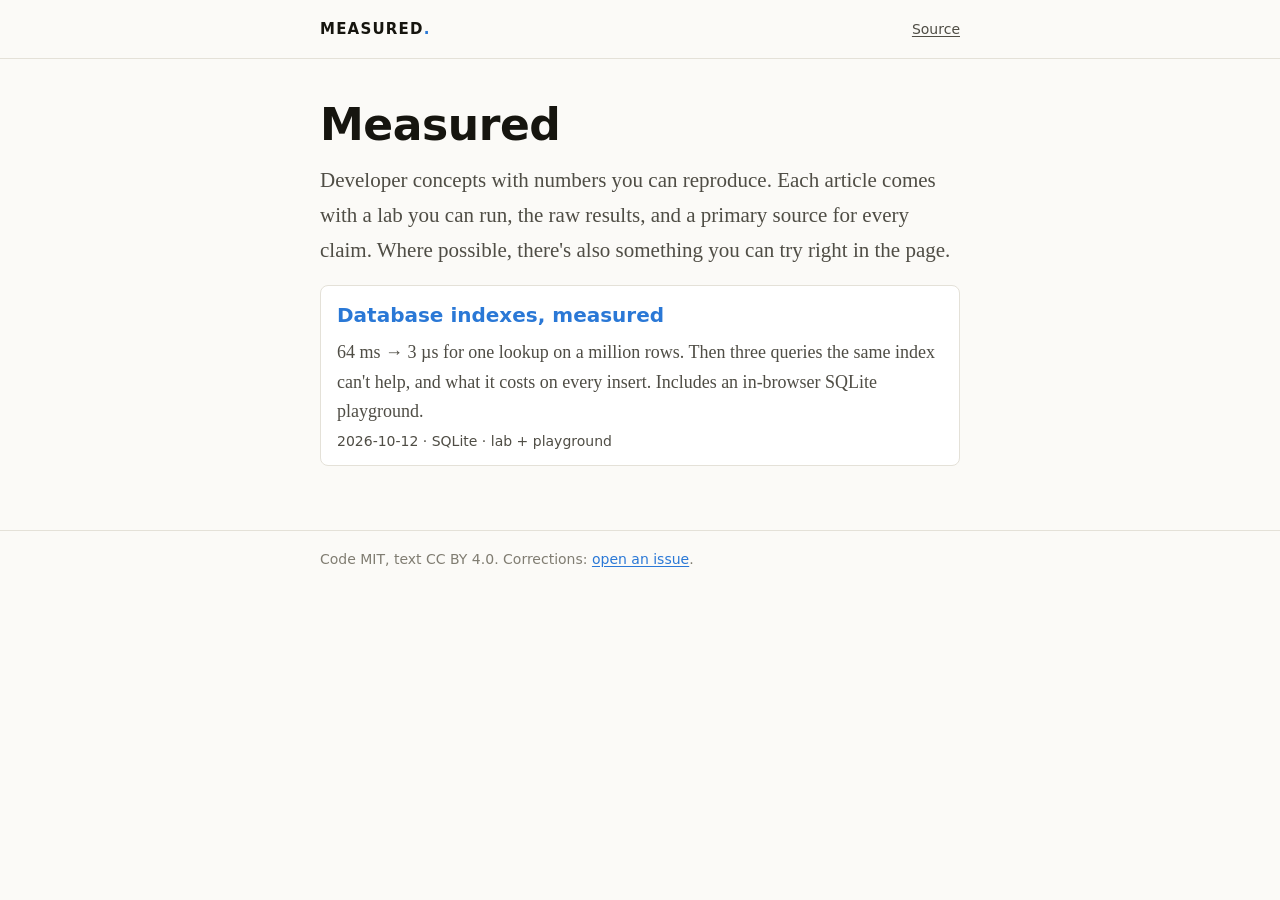
==== index.html @ 4f4775af "feat: Measured site with article 1, database indexes measured Static site (no build step): home page" ====
<!doctype html>
<html lang="en">
<head>
<meta charset="utf-8">
<meta name="viewport" content="width=device-width, initial-scale=1">
<title>Measured</title>
<meta name="description" content="Developer concepts explained with real measurements: a lab you can run, the numbers it produced, and primary sources for every claim.">
<link rel="canonical" href="https://tuhuudev.github.io/measured/">
<link rel="stylesheet" href="assets/site.css">
</head>
<body>
<header class="site"><div class="wrap">
  <a class="brand" href="./">Measured<span>.</span></a>
  <nav class="site"><a href="https://github.com/tuhuudev/measured">Source</a></nav>
</div></header>
<main class="wrap">
  <h1>Measured</h1>
  <p class="dek">Developer concepts with numbers you can reproduce. Each article comes with a lab you can run, the raw results, and a primary source for every claim. Where possible, there's also something you can try right in the page.</p>
  <ul class="cards">
    <li>
      <a href="indexes/">Database indexes, measured</a>
      <p>64 ms → 3 µs for one lookup on a million rows. Then three queries the same index can't help, and what it costs on every insert. Includes an in-browser SQLite playground.</p>
      <p class="meta">2026-10-12 · SQLite · lab + playground</p>
    </li>
  </ul>
</main>
<footer class="site"><div class="wrap">Code MIT, text CC BY 4.0. Corrections: <a href="https://github.com/tuhuudev/measured/issues">open an issue</a>.</div></footer>
</body>
</html>
---- assets/site.css ----
:root {
  color-scheme: light;
  --bg: #fbfaf7;
  --surface: #ffffff;
  --ink: #16150f;
  --ink-2: #4f4d45;
  --ink-3: #807d72;
  --rule: #e4e1d8;
  --accent: #2a78d6;
  --scan: #eb6834;
  --search: #2a78d6;
  --code-bg: #f2f0ea;
  --max: 42rem;
}
@media (prefers-color-scheme: dark) {
  :root:not([data-theme="light"]) {
    color-scheme: dark;
    --bg: #141412;
    --surface: #1c1c1a;
    --ink: #f0efec;
    --ink-2: #c3c2b7;
    --ink-3: #8f8d84;
    --rule: #33322e;
    --accent: #5598e7;
    --scan: #d95926;
    --search: #3987e5;
    --code-bg: #24241f;
  }
}
:root[data-theme="dark"] {
  color-scheme: dark;
  --bg: #141412;
  --surface: #1c1c1a;
  --ink: #f0efec;
  --ink-2: #c3c2b7;
  --ink-3: #8f8d84;
  --rule: #33322e;
  --accent: #5598e7;
  --scan: #d95926;
  --search: #3987e5;
  --code-bg: #24241f;
}

* { box-sizing: border-box; }
html { -webkit-text-size-adjust: 100%; }
body {
  margin: 0;
  background: var(--bg);
  color: var(--ink);
  font: 18px/1.65 Charter, "Bitstream Charter", "Sitka Text", Cambria, Georgia, serif;
}
.wrap { max-width: var(--max); margin: 0 auto; padding: 0 16px; }
.wide { max-width: 52rem; margin: 0 auto; padding: 0 16px; }

header.site { border-bottom: 1px solid var(--rule); }
header.site .wrap { display: flex; align-items: baseline; justify-content: space-between; padding-top: 14px; padding-bottom: 14px; }
.brand { font: 700 15px/1 ui-sans-serif, system-ui, sans-serif; letter-spacing: .08em; text-transform: uppercase; color: var(--ink); text-decoration: none; }
.brand span { color: var(--accent); }
nav.site a { font: 14px ui-sans-serif, system-ui, sans-serif; color: var(--ink-2); margin-left: 16px; }

h1, h2, h3 { font-family: ui-sans-serif, system-ui, -apple-system, "Segoe UI", sans-serif; line-height: 1.2; letter-spacing: -.01em; }
h1 { font-size: clamp(30px, 6vw, 44px); margin: 40px 0 12px; }
h2 { font-size: 26px; margin: 56px 0 8px; padding-top: 8px; border-top: 1px solid var(--rule); }
h3 { font-size: 19px; margin: 32px 0 4px; }
.dek { font-size: 21px; color: var(--ink-2); margin: 0 0 16px; }
.meta { font: 14px ui-sans-serif, system-ui, sans-serif; color: var(--ink-3); }
a { color: var(--accent); text-underline-offset: 2px; }
p, li { color: var(--ink); }
small, .note { color: var(--ink-3); font-size: 15px; }

code, pre, .mono { font-family: ui-monospace, "Cascadia Code", Consolas, "SF Mono", monospace; font-size: .86em; }
code { background: var(--code-bg); padding: 1px 5px; border-radius: 4px; }
pre { background: var(--code-bg); padding: 12px 14px; border-radius: 6px; overflow-x: auto; line-height: 1.5; }
pre code { background: none; padding: 0; }

.hero { display: grid; grid-template-columns: 1fr 1fr; gap: 12px; margin: 28px 0 8px; }
.stat { background: var(--surface); border: 1px solid var(--rule); border-radius: 8px; padding: 14px 16px; }
.stat .k { font: 13px ui-sans-serif, system-ui, sans-serif; color: var(--ink-3); text-transform: uppercase; letter-spacing: .06em; }
.stat .v { font: 700 34px/1.1 ui-sans-serif, system-ui, sans-serif; margin-top: 4px; }
.stat .p { font-size: 13px; margin-top: 6px; }
.stat.scan .v { color: var(--ink); } .stat.scan { border-top: 4px solid var(--scan); }
.stat.search .v { color: var(--ink); } .stat.search { border-top: 4px solid var(--search); }

.plan { font-family: ui-monospace, "Cascadia Code", Consolas, monospace; font-size: 14px; }
.tag { display: inline-block; font: 700 12px/1 ui-monospace, Consolas, monospace; padding: 3px 6px; border-radius: 4px; color: #fff; margin-right: 6px; vertical-align: 1px; }
.tag.scan { background: var(--scan); }
.tag.search { background: var(--search); }

table { border-collapse: collapse; width: 100%; font: 15px/1.45 ui-sans-serif, system-ui, sans-serif; margin: 12px 0; }
th, td { text-align: left; padding: 7px 8px; border-bottom: 1px solid var(--rule); vertical-align: top; }
th { color: var(--ink-2); font-weight: 600; }
td.num, th.num { text-align: right; font-variant-numeric: tabular-nums; white-space: nowrap; }
.table-scroll { overflow-x: auto; }

figure { margin: 24px 0; }
figcaption { font: 14px/1.5 ui-sans-serif, system-ui, sans-serif; color: var(--ink-3); margin-top: 8px; }
.chart { background: var(--surface); border: 1px solid var(--rule); border-radius: 8px; padding: 12px; position: relative; }
.chart svg { display: block; width: 100%; height: auto; overflow: visible; }
.chart text { font: 12px ui-sans-serif, system-ui, sans-serif; fill: var(--ink-2); }
.chart .lbl { fill: var(--ink); font-size: 13px; }
.chart .grid { stroke: var(--rule); stroke-width: 1; }
.legend { display: flex; gap: 16px; font: 13px ui-sans-serif, system-ui, sans-serif; color: var(--ink-2); margin-bottom: 6px; flex-wrap: wrap; }
.legend i { display: inline-block; width: 10px; height: 10px; border-radius: 50%; margin-right: 6px; vertical-align: -1px; }
.tip { position: absolute; pointer-events: none; background: var(--ink); color: var(--bg); font: 13px/1.4 ui-sans-serif, system-ui, sans-serif; padding: 6px 8px; border-radius: 6px; max-width: 280px; opacity: 0; transition: opacity .1s; z-index: 2; }

.callout { border-left: 4px solid var(--accent); background: var(--surface); padding: 10px 14px; margin: 20px 0; border-radius: 0 6px 6px 0; }
.rules li { margin-bottom: 8px; }

/* playground */
.pg { background: var(--surface); border: 1px solid var(--rule); border-radius: 10px; padding: 16px; margin: 20px 0; font: 15px/1.5 ui-sans-serif, system-ui, sans-serif; }
.pg h3 { margin-top: 0; }
.pg .row { display: flex; flex-wrap: wrap; gap: 8px 16px; align-items: center; margin: 10px 0; }
.pg label { color: var(--ink-2); cursor: pointer; }
.pg select, .pg textarea { width: 100%; font: 14px ui-monospace, Consolas, monospace; background: var(--bg); color: var(--ink); border: 1px solid var(--rule); border-radius: 6px; padding: 8px; }
.pg textarea { min-height: 56px; resize: vertical; }
.pg button { font: 600 14px ui-sans-serif, system-ui, sans-serif; background: var(--accent); color: #fff; border: 0; border-radius: 6px; padding: 8px 14px; cursor: pointer; }
.pg button.secondary { background: transparent; color: var(--accent); border: 1px solid var(--accent); }
.pg button:disabled { opacity: .5; cursor: default; }
.pg .out { background: var(--bg); border: 1px solid var(--rule); border-radius: 6px; padding: 10px 12px; min-height: 64px; margin-top: 10px; }
.pg .time { font: 700 22px ui-sans-serif, system-ui, sans-serif; margin-top: 6px; }
.pg .status { color: var(--ink-3); font-size: 14px; }

.cards { list-style: none; padding: 0; }
.cards li { background: var(--surface); border: 1px solid var(--rule); border-radius: 8px; padding: 16px; margin: 12px 0; }
.cards a { font: 700 20px/1.3 ui-sans-serif, system-ui, sans-serif; text-decoration: none; }
.cards p { margin: 6px 0 0; color: var(--ink-2); }

footer.site { border-top: 1px solid var(--rule); margin-top: 64px; padding: 20px 0 40px; font: 14px ui-sans-serif, system-ui, sans-serif; color: var(--ink-3); }

@media (max-width: 560px) {
  body { font-size: 17px; }
  .hero { grid-template-columns: 1fr; }
  .stat .v { font-size: 28px; }
}
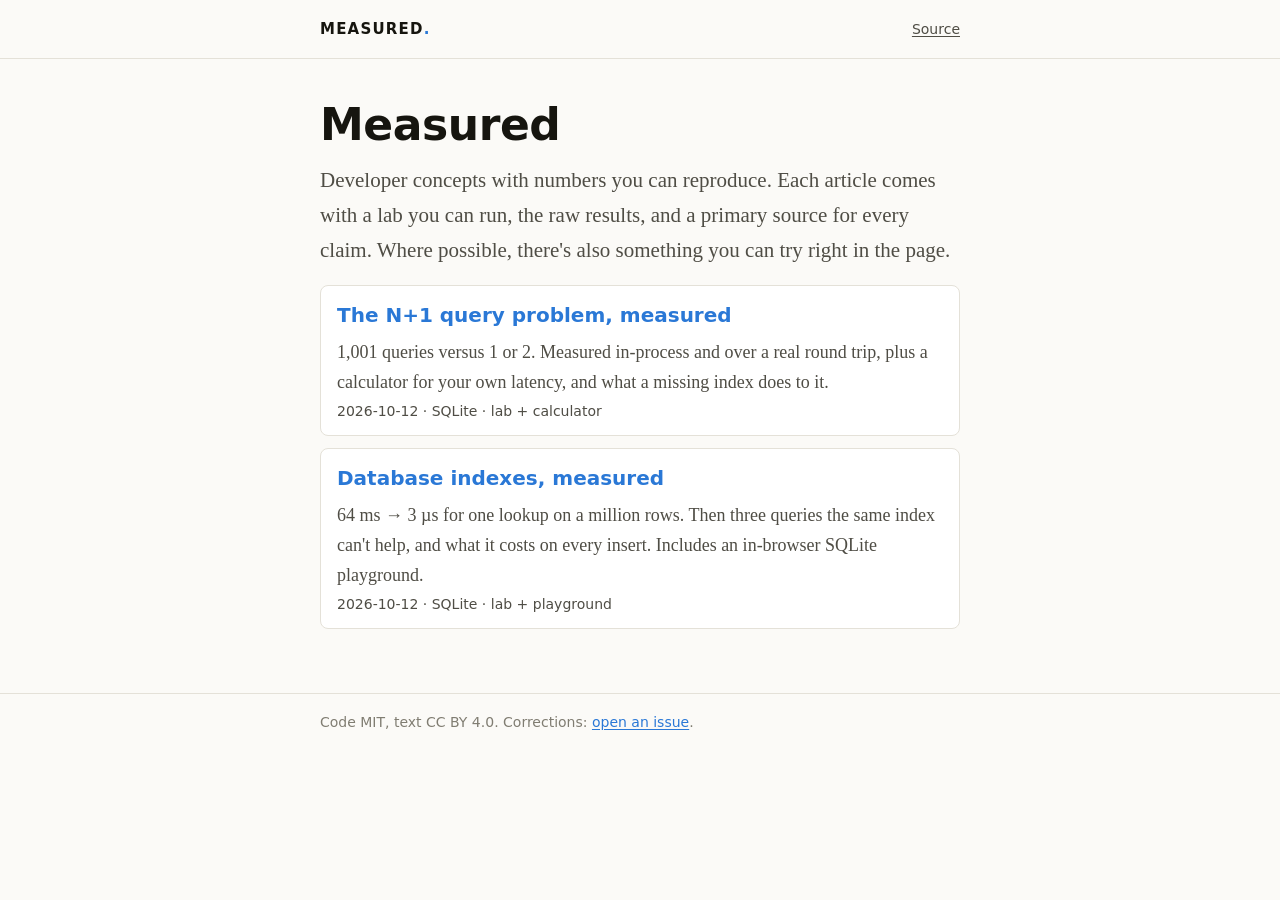
==== commit d6fc20fe: "feat: article 2, the N+1 query problem measured Lab (labs/n-plus-one) loads N authors and their post" ====
--- a/index.html
+++ b/index.html
@@ -18,6 +18,11 @@
   <p class="dek">Developer concepts with numbers you can reproduce. Each article comes with a lab you can run, the raw results, and a primary source for every claim. Where possible, there's also something you can try right in the page.</p>
   <ul class="cards">
     <li>
+      <a href="n-plus-one/">The N+1 query problem, measured</a>
+      <p>1,001 queries versus 1 or 2. Measured in-process and over a real round trip, plus a calculator for your own latency, and what a missing index does to it.</p>
+      <p class="meta">2026-10-12 · SQLite · lab + calculator</p>
+    </li>
+    <li>
       <a href="indexes/">Database indexes, measured</a>
       <p>64 ms → 3 µs for one lookup on a million rows. Then three queries the same index can't help, and what it costs on every insert. Includes an in-browser SQLite playground.</p>
       <p class="meta">2026-10-12 · SQLite · lab + playground</p>
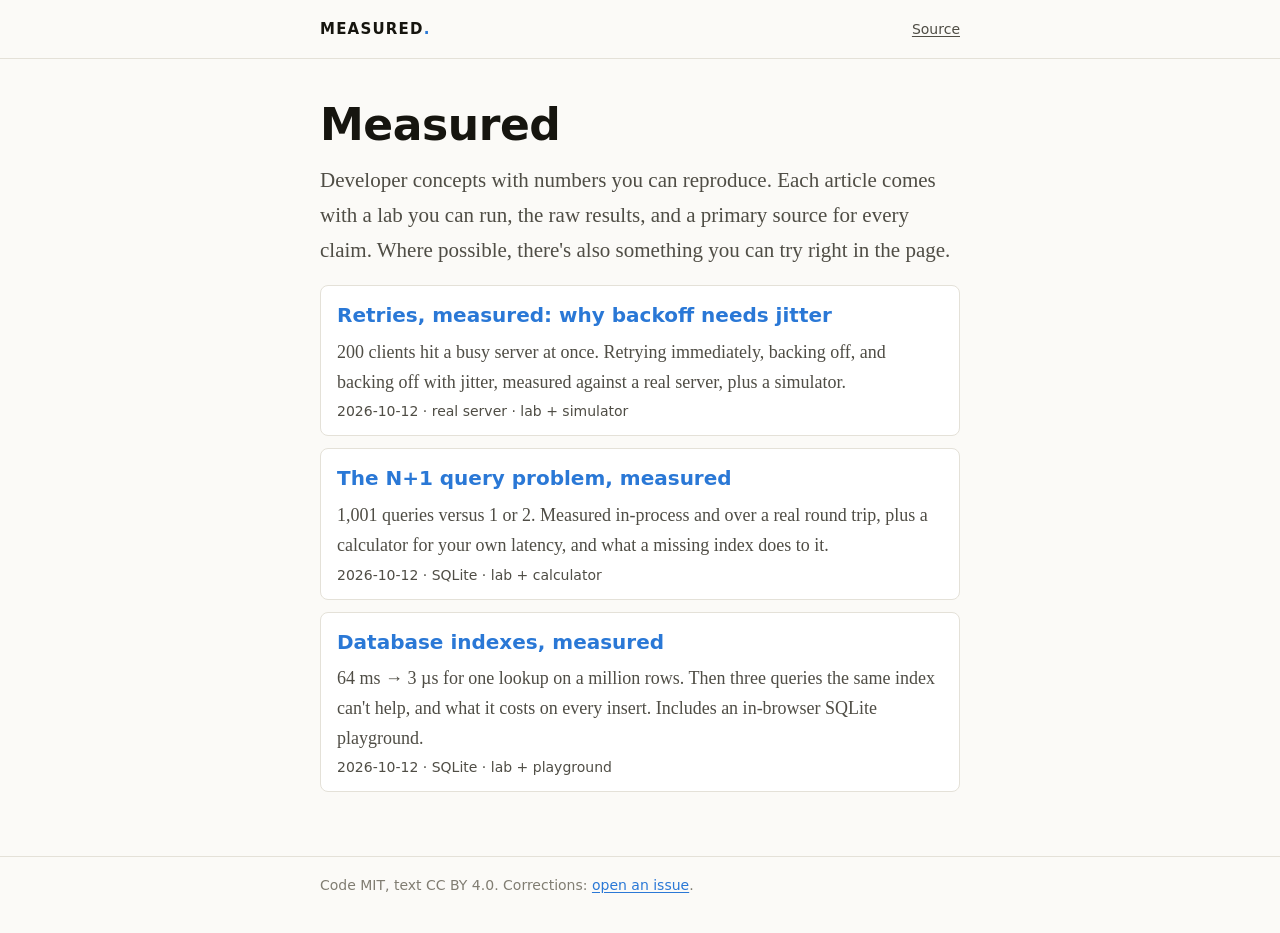
==== commit ab0ebf9c: "feat: article 3, retries measured (why backoff needs jitter) Lab (labs/retries): a real asyncio serv" ====
--- a/index.html
+++ b/index.html
@@ -6,6 +6,14 @@
 <title>Measured</title>
 <meta name="description" content="Developer concepts explained with real measurements: a lab you can run, the numbers it produced, and primary sources for every claim.">
 <link rel="canonical" href="https://tuhuudev.github.io/measured/">
+<meta property="og:title" content="Measured">
+<meta property="og:type" content="website">
+<meta property="og:url" content="https://tuhuudev.github.io/measured/">
+<meta property="og:image" content="https://tuhuudev.github.io/measured/og.png">
+<meta property="og:image:width" content="1200">
+<meta property="og:image:height" content="630">
+<meta name="twitter:card" content="summary_large_image">
+<link rel="alternate" type="application/atom+xml" title="Measured" href="https://tuhuudev.github.io/measured/feed.xml">
 <link rel="stylesheet" href="assets/site.css">
 </head>
 <body>
@@ -17,6 +25,11 @@
   <h1>Measured</h1>
   <p class="dek">Developer concepts with numbers you can reproduce. Each article comes with a lab you can run, the raw results, and a primary source for every claim. Where possible, there's also something you can try right in the page.</p>
   <ul class="cards">
+    <li>
+      <a href="retries/">Retries, measured: why backoff needs jitter</a>
+      <p>200 clients hit a busy server at once. Retrying immediately, backing off, and backing off with jitter, measured against a real server, plus a simulator.</p>
+      <p class="meta">2026-10-12 · real server · lab + simulator</p>
+    </li>
     <li>
       <a href="n-plus-one/">The N+1 query problem, measured</a>
       <p>1,001 queries versus 1 or 2. Measured in-process and over a real round trip, plus a calculator for your own latency, and what a missing index does to it.</p>
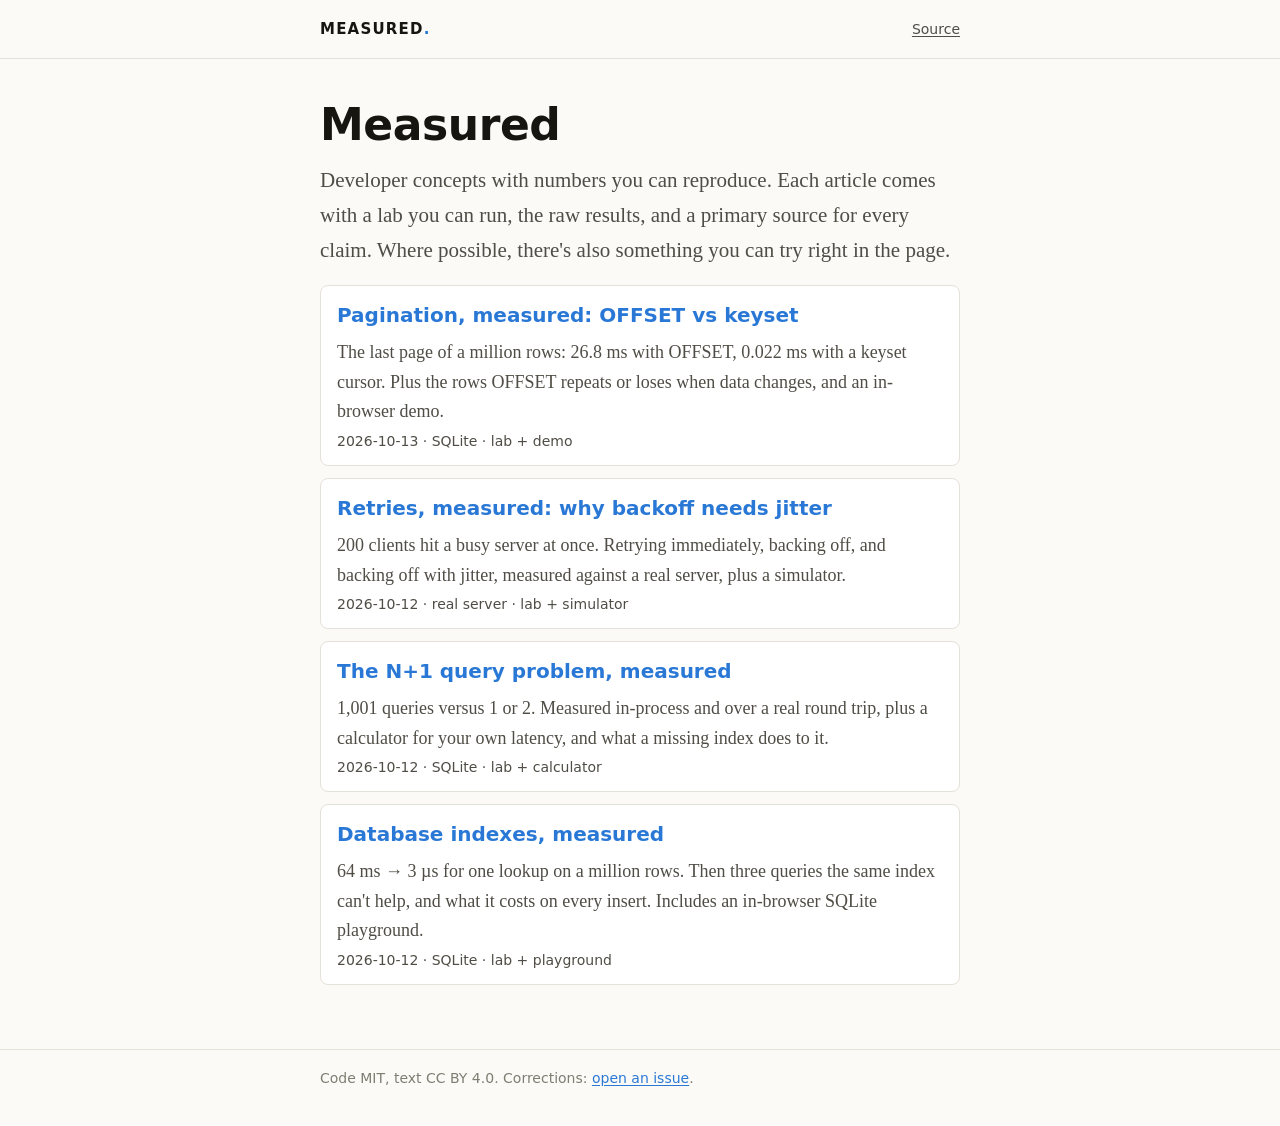
==== commit 5fa902a1: "feat: article 4, pagination measured (OFFSET vs keyset) Lab pages through 1,000,000 SQLite rows 20 a" ====
--- a/index.html
+++ b/index.html
@@ -26,6 +26,11 @@
   <p class="dek">Developer concepts with numbers you can reproduce. Each article comes with a lab you can run, the raw results, and a primary source for every claim. Where possible, there's also something you can try right in the page.</p>
   <ul class="cards">
     <li>
+      <a href="pagination/">Pagination, measured: OFFSET vs keyset</a>
+      <p>The last page of a million rows: 26.8 ms with OFFSET, 0.022 ms with a keyset cursor. Plus the rows OFFSET repeats or loses when data changes, and an in-browser demo.</p>
+      <p class="meta">2026-10-13 · SQLite · lab + demo</p>
+    </li>
+    <li>
       <a href="retries/">Retries, measured: why backoff needs jitter</a>
       <p>200 clients hit a busy server at once. Retrying immediately, backing off, and backing off with jitter, measured against a real server, plus a simulator.</p>
       <p class="meta">2026-10-12 · real server · lab + simulator</p>
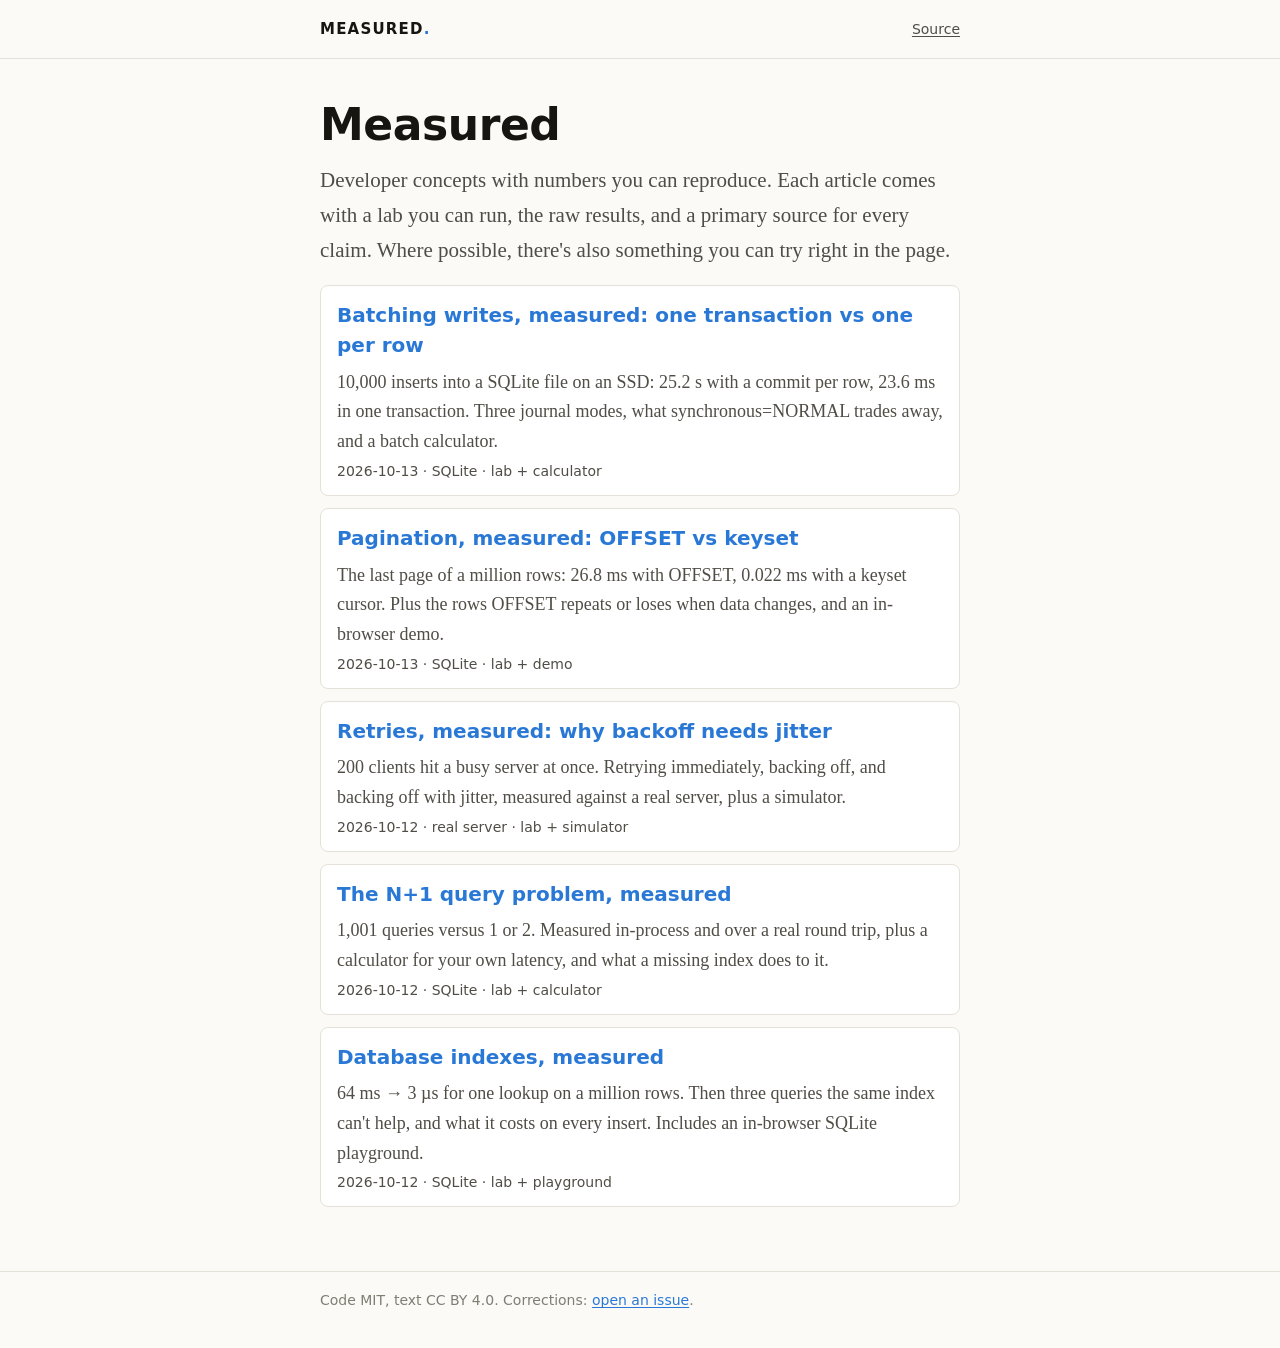
==== commit 87463194: "feat: article 5, batching writes measured (one transaction vs one per row) Lab inserts 10,000 rows i" ====
--- a/index.html
+++ b/index.html
@@ -26,6 +26,11 @@
   <p class="dek">Developer concepts with numbers you can reproduce. Each article comes with a lab you can run, the raw results, and a primary source for every claim. Where possible, there's also something you can try right in the page.</p>
   <ul class="cards">
     <li>
+      <a href="batching/">Batching writes, measured: one transaction vs one per row</a>
+      <p>10,000 inserts into a SQLite file on an SSD: 25.2 s with a commit per row, 23.6 ms in one transaction. Three journal modes, what synchronous=NORMAL trades away, and a batch calculator.</p>
+      <p class="meta">2026-10-13 · SQLite · lab + calculator</p>
+    </li>
+    <li>
       <a href="pagination/">Pagination, measured: OFFSET vs keyset</a>
       <p>The last page of a million rows: 26.8 ms with OFFSET, 0.022 ms with a keyset cursor. Plus the rows OFFSET repeats or loses when data changes, and an in-browser demo.</p>
       <p class="meta">2026-10-13 · SQLite · lab + demo</p>
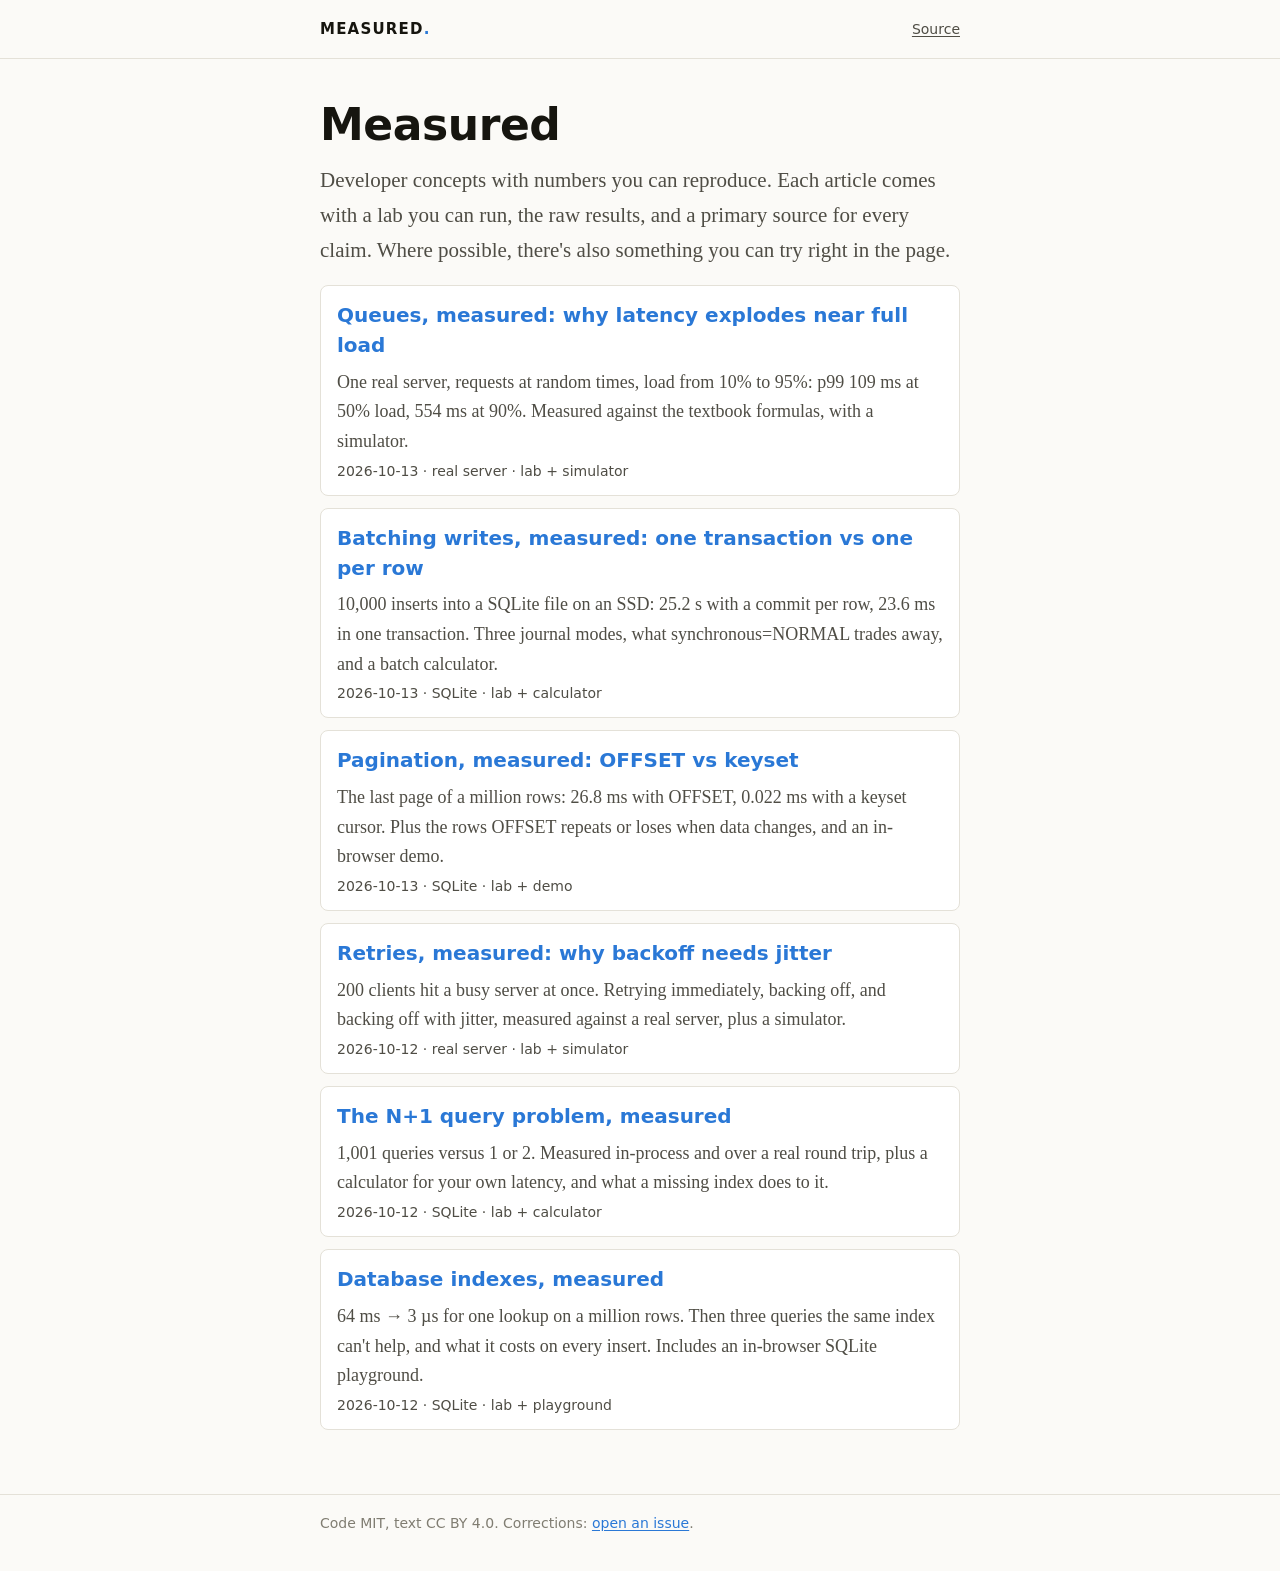
==== commit 31b5e7e2: "feat: article 6, queueing measured (why latency explodes near full load) Lab runs a real one-worker " ====
--- a/index.html
+++ b/index.html
@@ -25,6 +25,11 @@
   <h1>Measured</h1>
   <p class="dek">Developer concepts with numbers you can reproduce. Each article comes with a lab you can run, the raw results, and a primary source for every claim. Where possible, there's also something you can try right in the page.</p>
   <ul class="cards">
+    <li>
+      <a href="queueing/">Queues, measured: why latency explodes near full load</a>
+      <p>One real server, requests at random times, load from 10% to 95%: p99 109 ms at 50% load, 554 ms at 90%. Measured against the textbook formulas, with a simulator.</p>
+      <p class="meta">2026-10-13 · real server · lab + simulator</p>
+    </li>
     <li>
       <a href="batching/">Batching writes, measured: one transaction vs one per row</a>
       <p>10,000 inserts into a SQLite file on an SSD: 25.2 s with a commit per row, 23.6 ms in one transaction. Three journal modes, what synchronous=NORMAL trades away, and a batch calculator.</p>
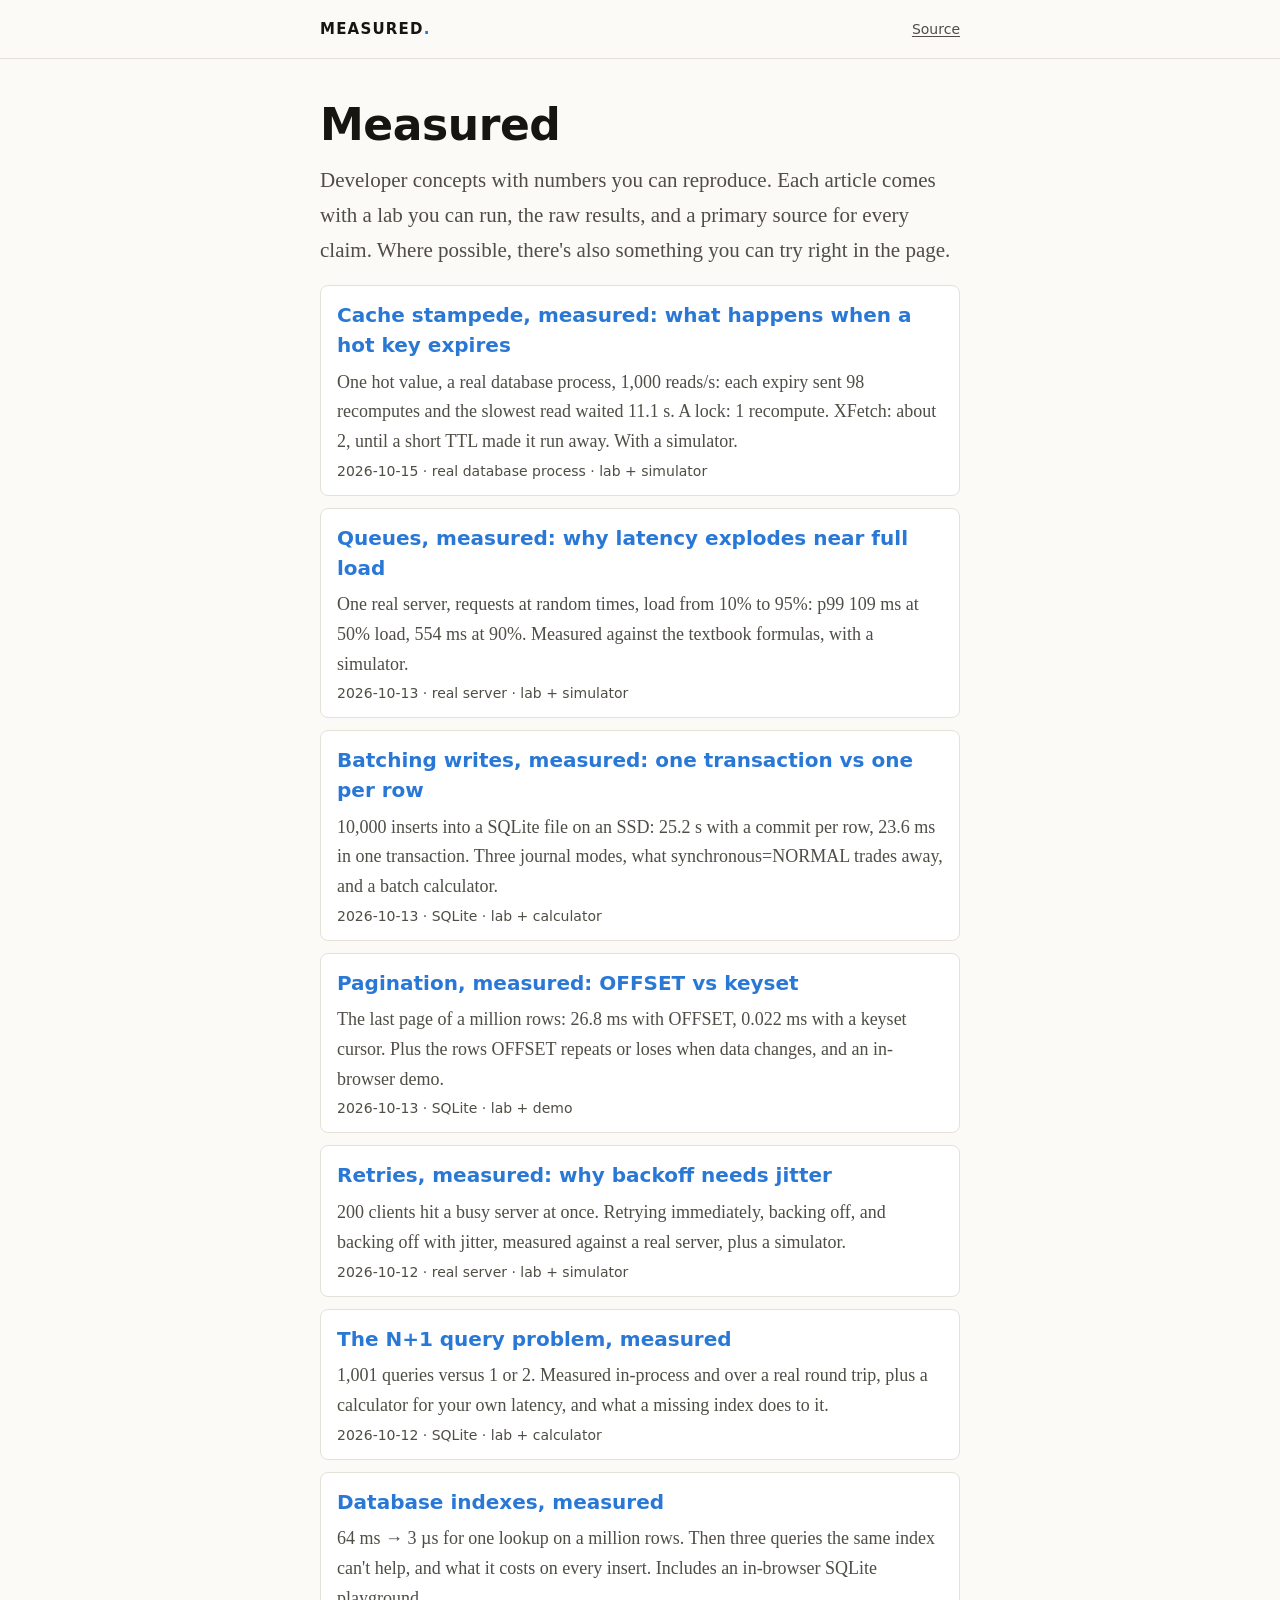
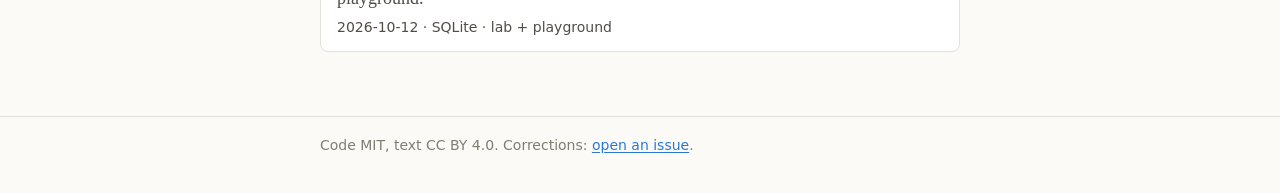
==== commit 696b0782: "feat: article 7, cache stampede measured (plain TTL vs lock vs XFetch) Lab runs a real one-worker "d" ====
--- a/index.html
+++ b/index.html
@@ -25,6 +25,11 @@
   <h1>Measured</h1>
   <p class="dek">Developer concepts with numbers you can reproduce. Each article comes with a lab you can run, the raw results, and a primary source for every claim. Where possible, there's also something you can try right in the page.</p>
   <ul class="cards">
+    <li>
+      <a href="stampede/">Cache stampede, measured: what happens when a hot key expires</a>
+      <p>One hot value, a real database process, 1,000 reads/s: each expiry sent 98 recomputes and the slowest read waited 11.1 s. A lock: 1 recompute. XFetch: about 2, until a short TTL made it run away. With a simulator.</p>
+      <p class="meta">2026-10-15 · real database process · lab + simulator</p>
+    </li>
     <li>
       <a href="queueing/">Queues, measured: why latency explodes near full load</a>
       <p>One real server, requests at random times, load from 10% to 95%: p99 109 ms at 50% load, 554 ms at 90%. Measured against the textbook formulas, with a simulator.</p>
